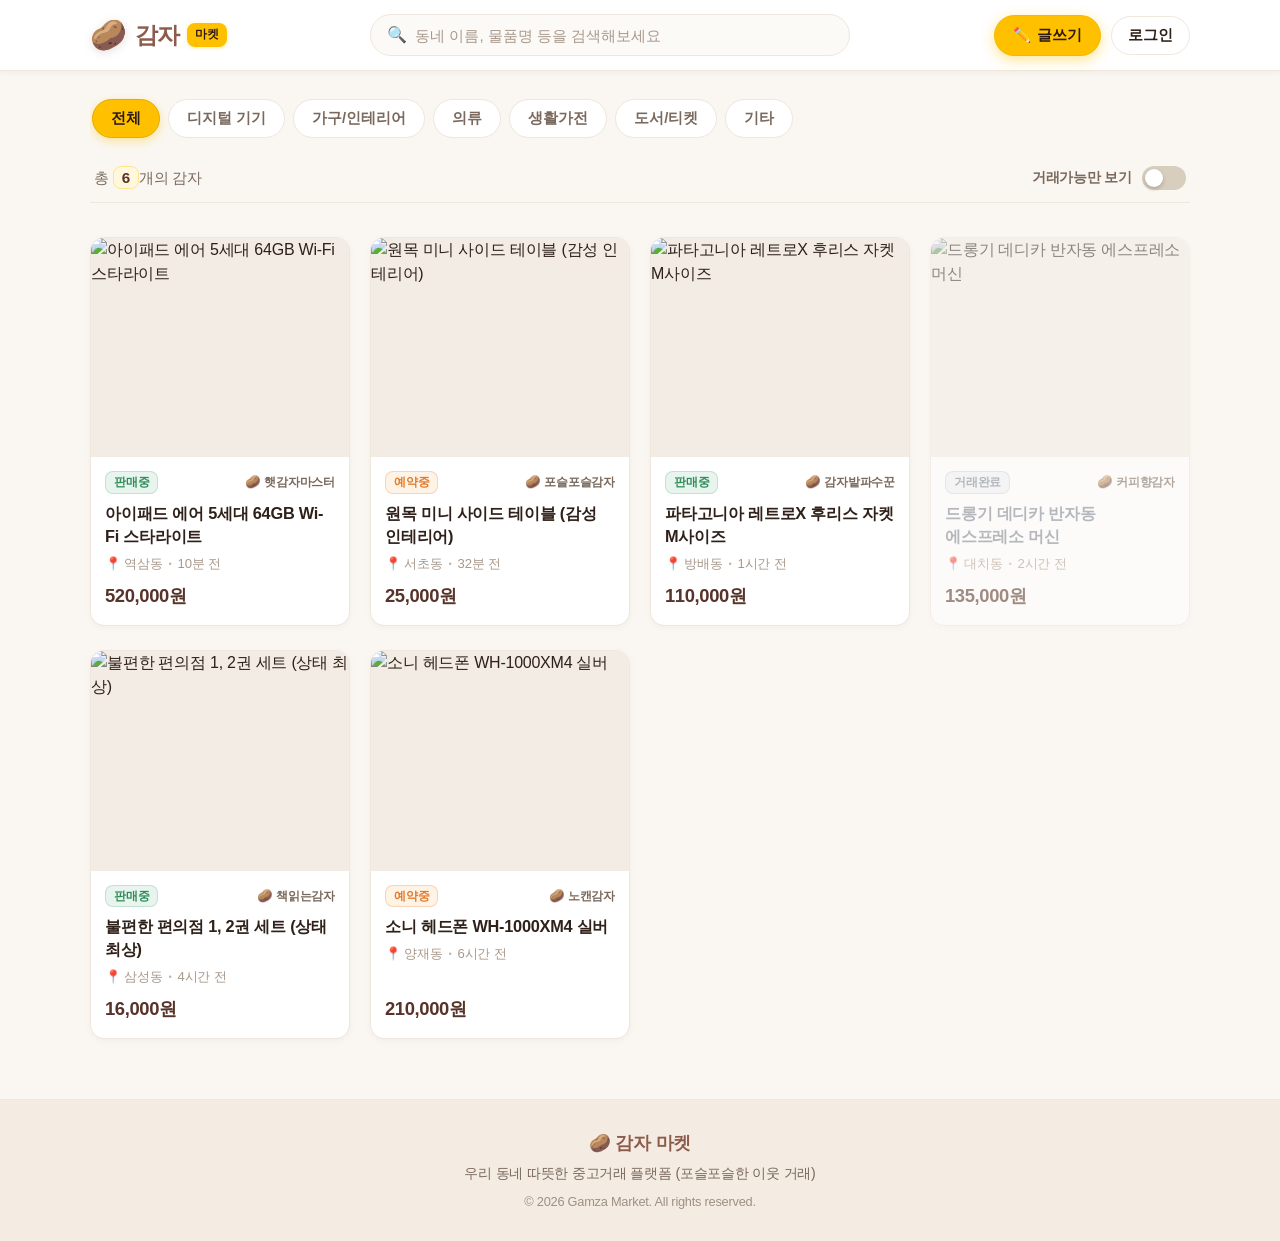
==== index.html @ 50f8b6d5 "feat: 감자 마켓(Gamza Market) 웹 서비스 초기 프로젝트 구성 및 연동" ====
<!DOCTYPE html>
<html lang="ko">
<head>
  <meta charset="UTF-8" />
  <meta name="viewport" content="width=device-width, initial-scale=1.0" />
  <title>감자 마켓 - 이웃과 함께 나누는 따뜻한 중고거래</title>
  <link rel="icon" href="data:image/svg+xml,<svg xmlns=%22http://www.w3.org/2000/svg%22 viewBox=%220 0 100 100%22><text y=%22.9em%22 font-size=%2290%22>🥔</text></svg>">
  <link rel="stylesheet" href="style.css" />
</head>
<body>

  <!-- ========================================================
       [화면 1] 1. 상단 GNB 헤더
       - 🥔 감자 로고
       - 검색창
       - [글쓰기], [로그인] 버튼
       ======================================================== -->
  <header class="gamza-header">
    <div class="gamza-container gamza-header-inner">
      <!-- 감자 로고 -->
      <a href="#" class="gamza-logo" id="logoBtn" aria-label="감자 마켓 홈으로 이동">
        <span class="gamza-logo-icon">🥔</span>
        <span class="gamza-logo-text">감자</span>
        <span class="gamza-logo-tag">마켓</span>
      </a>

      <!-- 통합 검색창 -->
      <div class="gamza-search-wrapper">
        <div class="gamza-search-box">
          <span class="gamza-search-icon" aria-hidden="true">🔍</span>
          <input 
            type="text" 
            id="searchInput" 
            class="gamza-search-input" 
            placeholder="동네 이름, 물품명 등을 검색해보세요" 
            autocomplete="off"
            aria-label="상품 및 동네 검색"
          />
          <button type="button" id="searchClearBtn" class="gamza-search-clear" aria-label="검색어 지우기">✕</button>
        </div>
      </div>

      <!-- 액션 버튼 ([글쓰기], [로그인] / [닉네임] & [로그아웃]) -->
      <div class="gamza-header-actions">
        <button type="button" class="gamza-btn-write" id="writeBtnHeader" aria-label="글쓰기">
          <span aria-hidden="true">✏️</span>
          <span class="btn-text">글쓰기</span>
        </button>
        <!-- 로그인 전 [로그인] 버튼 -->
        <button type="button" class="gamza-btn-login" id="loginBtnHeader">
          로그인
        </button>
        <!-- 로그인 후 [닉네임]과 [로그아웃] 버튼 (초기 숨김) -->
        <div class="gamza-user-menu" id="userMenuHeader" style="display: none;">
          <div class="gamza-user-badge" id="userNicknameHeader" title="로그인된 사용자">
            <span class="gamza-user-badge-icon">🥔</span>
            <span class="gamza-user-name" id="userNicknameText">닉네임</span>
          </div>
          <button type="button" class="gamza-btn-logout" id="logoutBtnHeader" aria-label="로그아웃">
            로그아웃
          </button>
        </div>
      </div>
    </div>
  </header>

  <!-- ========================================================
       [화면 1] 2. 필터 영역 & 상품 그리드
       ======================================================== -->
  <main class="gamza-container">
    <section class="gamza-filter-section" aria-label="상품 카테고리 및 필터">
      <!-- 카테고리 버튼: 전체, 디지털 기기, 가구/인테리어, 의류, 생활가전, 도서/티켓, 기타 -->
      <div class="gamza-category-scroll" role="tablist">
        <button type="button" class="gamza-cat-chip is-active" data-category="전체" role="tab">전체</button>
        <button type="button" class="gamza-cat-chip" data-category="디지털 기기" role="tab">디지털 기기</button>
        <button type="button" class="gamza-cat-chip" data-category="가구/인테리어" role="tab">가구/인테리어</button>
        <button type="button" class="gamza-cat-chip" data-category="의류" role="tab">의류</button>
        <button type="button" class="gamza-cat-chip" data-category="생활가전" role="tab">생활가전</button>
        <button type="button" class="gamza-cat-chip" data-category="도서/티켓" role="tab">도서/티켓</button>
        <button type="button" class="gamza-cat-chip" data-category="기타" role="tab">기타</button>
      </div>

      <!-- 서브 필터 바 (상품 개수, '거래가능만 보기' 스위치 토글) -->
      <div class="gamza-subfilter-bar">
        <div class="gamza-count-display" id="productCount">
          총 <strong>6</strong>개의 감자
        </div>

        <!-- '거래가능만 보기' 켜고 끄는 버튼 -->
        <label class="gamza-toggle-container" for="availableToggle">
          <span>거래가능만 보기</span>
          <div class="gamza-switch">
            <input type="checkbox" id="availableToggle" />
            <span class="gamza-slider"></span>
          </div>
        </label>
      </div>
    </section>

    <!-- 상품 카드 6개 그리드 -->
    <section class="gamza-grid-section" aria-label="중고거래 상품 목록">
      <div class="gamza-products-grid" id="productGrid">
        <!-- app.js에 의해 동적으로 렌더링됩니다 -->
      </div>
    </section>
  </main>

  <!-- ========================================================
       [화면 2] 상세 팝업 (모달)
       - 카드를 누르면 뜨는 팝업, 닫기 버튼으로 닫힘
       - 위쪽 절반을 상품 이미지가 채움
       - 그 아래 순서:
         1. 판매 상태
         2. 카테고리
         3. 상품명
         4. 판매 위치
         5. 업로드 시간
         6. 가격
         7. 상품 설명
       - 판매자 정보 (닉네임, 프로필 이미지, 판매 지역)
       - 맨 아래: [관심추가], [채팅 시작하기] 버튼 (자리만)
       ======================================================== -->
  <div id="detailModal" class="gamza-modal-overlay" role="dialog" aria-modal="true" aria-labelledby="detailTitle">
    <div class="gamza-detail-dialog">
      <!-- 닫기 버튼 -->
      <button type="button" class="gamza-modal-close-btn" id="detailCloseBtn" aria-label="상세보기 닫기">✕</button>

      <!-- 스크롤 가능 본문 -->
      <div class="gamza-modal-scroll">
        <!-- 위쪽 절반 상품 이미지 채우기 -->
        <div class="gamza-detail-hero">
          <img id="detailImage" src="" alt="상품 상세 이미지" />
        </div>

        <div class="gamza-detail-body">
          <!-- 1. 판매 상태 & 본인 글일 때 상태 변경 버튼 -->
          <div class="gamza-detail-status-row">
            <span id="detailBadge" class="gamza-badge status-selling">판매중</span>
            
            <!-- 작성자 전용 판매 상태 변경 버튼 그룹 -->
            <div class="gamza-owner-status-box" id="ownerStatusBox" style="display: none;">
              <span class="gamza-status-group-label">상태 변경:</span>
              <div class="gamza-status-btn-group" role="group" aria-label="판매 상태 변경">
                <button type="button" class="gamza-status-btn" data-status="판매중">🟢 판매중</button>
                <button type="button" class="gamza-status-btn" data-status="예약중">🟠 예약중</button>
                <button type="button" class="gamza-status-btn" data-status="거래완료">⚪ 거래완료</button>
              </div>
            </div>
          </div>

          <!-- 2. 카테고리 -->
          <div class="gamza-detail-category" id="detailCategory">카테고리</div>

          <!-- 3. 상품명 -->
          <h2 class="gamza-detail-title" id="detailTitle">상품명</h2>

          <!-- 4. 판매 위치 & 5. 업로드 시간 -->
          <div class="gamza-detail-loc-time">
            <span class="gamza-loc-tag">📍 <span id="detailLocation">동네</span></span>
            <span class="gamza-time-tag" id="detailTime">방금 전</span>
          </div>

          <!-- 6. 가격 -->
          <div class="gamza-detail-price" id="detailPrice">0원</div>

          <!-- 7. 상품 설명 -->
          <div class="gamza-detail-desc" id="detailDesc">상품 설명이 들어갑니다.</div>

          <!-- 판매자 정보 (닉네임, 프로필 이미지, 판매 지역) -->
          <div class="gamza-seller-box">
            <div class="gamza-seller-profile">
              <img id="sellerAvatar" class="gamza-seller-avatar" src="" alt="판매자 프로필" />
              <div class="gamza-seller-info">
                <span class="gamza-seller-name" id="sellerName">판매자</span>
                <span class="gamza-seller-region" id="sellerRegion">판매 지역</span>
              </div>
            </div>
            <div class="gamza-seller-manner">
              <span class="gamza-manner-score" id="sellerTemp">36.5℃</span>
              <div class="gamza-manner-label">🥔 매너온도</div>
            </div>
          </div>
        </div>
      </div>

      <!-- 맨 아래 액션 바 1: 일반 구매자용 [관심추가], [채팅 시작하기] 버튼 -->
      <div class="gamza-detail-actions" id="detailBuyerActions">
        <button type="button" class="gamza-btn-like" id="detailLikeBtn" aria-label="관심추가">
          <span>🤍</span>
          <span>관심추가</span>
        </button>
        <button type="button" class="gamza-btn-chat" id="detailChatBtn" aria-label="채팅 시작하기">
          <span>💬</span>
          <span>채팅 시작하기</span>
        </button>
      </div>

      <!-- 맨 아래 액션 바 2: 작성자 전용 [수정], [삭제] 버튼 -->
      <div class="gamza-detail-actions gamza-detail-owner-actions" id="detailOwnerActions" style="display: none;">
        <button type="button" class="gamza-btn-edit" id="detailEditBtn" aria-label="게시글 수정">
          <span>✏️</span>
          <span>수정하기</span>
        </button>
        <button type="button" class="gamza-btn-delete" id="detailDeleteBtn" aria-label="게시글 삭제">
          <span>🗑️</span>
          <span>삭제하기</span>
        </button>
      </div>
    </div>
  </div>

  <!-- ========================================================
       [화면 3] 글쓰기 팝업 (모달)
       - 입력칸: 상품 이미지, 상품명, 카테고리, 가격, 자세한 설명, 거래 동네, 판매상태
       - 판매상태: 판매중 / 예약중 / 거래완료 선택
       - 맨 아래 [작성완료] 버튼
       ======================================================== -->
  <div id="writeModal" class="gamza-modal-overlay" role="dialog" aria-modal="true" aria-labelledby="writeModalHeading">
    <div class="gamza-write-dialog">
      <!-- 헤더 -->
      <div class="gamza-write-header">
        <h2 class="gamza-write-title" id="writeModalHeading">
          <span>🥔</span>
          <span>내 물건 팔기</span>
        </h2>
        <button type="button" class="gamza-modal-close-btn" id="writeCloseBtn" style="position: static;" aria-label="글쓰기 닫기">✕</button>
      </div>

      <!-- 글쓰기 폼 -->
      <div class="gamza-modal-scroll">
        <form id="writeForm" class="gamza-form">
          
          <!-- 1. 상품 이미지 입력 -->
          <div class="gamza-field">
            <label class="gamza-label">상품 이미지</label>
            <div class="gamza-image-inputs">
              <div class="gamza-preview-container">
                <div class="gamza-thumb-preview">
                  <img id="writeImagePreview" src="data:image/svg+xml;utf8,<svg xmlns='http://www.w3.org/2000/svg' width='100' height='100' viewBox='0 0 100 100'><rect width='100%' height='100%' fill='%23F4EBE2'/><text x='50' y='55' font-size='32' text-anchor='middle'>🥔</text></svg>" alt="미리보기" />
                </div>
                <div style="flex: 1; display: flex; flex-direction: column; gap: 8px;">
                  <input type="text" id="writeImageUrl" class="gamza-input" placeholder="이미지 URL 직접 입력 (https://...)" />
                  <input type="file" id="writeImageFile" class="gamza-input" accept="image/*" style="font-size: 0.85rem; padding: 8px;" />
                </div>
              </div>
              <!-- 빠른 샘플 이미지 선택 -->
              <div class="gamza-image-quick-buttons">
                <button type="button" class="gamza-quick-img-btn" data-url="https://images.unsplash.com/photo-1544244015-0df4b3ffc6b0?w=800&auto=format&fit=crop&q=80">📱 태블릿 예시</button>
                <button type="button" class="gamza-quick-img-btn" data-url="https://images.unsplash.com/photo-1532372320572-cda25653a26d?w=800&auto=format&fit=crop&q=80">🪑 가구 예시</button>
                <button type="button" class="gamza-quick-img-btn" data-url="https://images.unsplash.com/photo-1578587018452-892bacefd3f2?w=800&auto=format&fit=crop&q=80">🧥 의류 예시</button>
                <button type="button" class="gamza-quick-img-btn" data-url="https://images.unsplash.com/photo-1517668808822-9ebb02ae2a0e?w=800&auto=format&fit=crop&q=80">☕ 가전 예시</button>
              </div>
            </div>
          </div>

          <!-- 2. 상품명 -->
          <div class="gamza-field">
            <label class="gamza-label" for="writeTitle">상품명 <span class="required">*</span></label>
            <input type="text" id="writeTitle" class="gamza-input" placeholder="상품명을 입력해주세요" required />
          </div>

          <!-- 3. 카테고리 -->
          <div class="gamza-field">
            <label class="gamza-label" for="writeCategory">카테고리 <span class="required">*</span></label>
            <select id="writeCategory" class="gamza-select" required>
              <option value="" disabled selected>카테고리를 선택해주세요</option>
              <option value="디지털 기기">디지털 기기</option>
              <option value="가구/인테리어">가구/인테리어</option>
              <option value="의류">의류</option>
              <option value="생활가전">생활가전</option>
              <option value="도서/티켓">도서/티켓</option>
              <option value="기타">기타</option>
            </select>
          </div>

          <!-- 4. 가격 -->
          <div class="gamza-field">
            <label class="gamza-label" for="writePrice">가격 (원) <span class="required">*</span></label>
            <input type="number" id="writePrice" class="gamza-input" placeholder="가격을 입력해주세요 (0원 입력 시 무료나눔)" min="0" required />
          </div>

          <!-- 5. 거래 동네 -->
          <div class="gamza-field">
            <label class="gamza-label" for="writeLocation">거래 동네 <span class="required">*</span></label>
            <input type="text" id="writeLocation" class="gamza-input" placeholder="거래 희망 동네 (예: 역삼동, 서초동)" required />
          </div>

          <!-- 6. 판매상태 (판매중 / 예약중 / 거래완료) -->
          <div class="gamza-field">
            <label class="gamza-label">판매 상태 <span class="required">*</span></label>
            <div class="gamza-status-group">
              <label class="gamza-status-radio-label selected-selling">
                <input type="radio" name="writeStatus" value="판매중" checked />
                <span>🟢 판매중</span>
              </label>
              <label class="gamza-status-radio-label">
                <input type="radio" name="writeStatus" value="예약중" />
                <span>🟠 예약중</span>
              </label>
              <label class="gamza-status-radio-label">
                <input type="radio" name="writeStatus" value="거래완료" />
                <span>⚪ 거래완료</span>
              </label>
            </div>
          </div>

          <!-- 7. 자세한 설명 -->
          <div class="gamza-field">
            <label class="gamza-label" for="writeDescription">자세한 설명</label>
            <textarea id="writeDescription" class="gamza-textarea" maxlength="500" placeholder="구매 시기, 사용감, 하자 여부 등 상품 상태를 솔직하게 작성해주세요. (최대 500자)"></textarea>
            <div id="writeCharCounter" style="text-align: right; font-size: 0.8rem; color: #8C7A6B; margin-top: 4px;">0 / 500자</div>
          </div>

        </form>
      </div>

      <!-- 하단 [작성완료] 버튼 -->
      <div class="gamza-write-footer">
        <button type="button" class="gamza-btn-cancel" id="writeCancelBtn">취소</button>
        <button type="submit" form="writeForm" class="gamza-btn-submit" id="writeSubmitBtn">
          🥔 작성완료
        </button>
      </div>
    </div>
  </div>

  <!-- ========================================================
       [로그인 & 회원가입 팝업 (모달)]
       - 이메일, 비밀번호로 회원가입 및 로그인
       - 회원가입 시 닉네임 필수 입력
       - 수파베이스 Auth 연동
       ======================================================== -->
  <div id="authModal" class="gamza-modal-overlay" role="dialog" aria-modal="true" aria-labelledby="authModalHeading">
    <div class="gamza-auth-dialog">
      <!-- 닫기 버튼 -->
      <button type="button" class="gamza-modal-close-btn" id="authCloseBtn" aria-label="로그인 창 닫기">✕</button>

      <!-- 모달 상단 헤더 & 모드 전환 탭 -->
      <div class="gamza-auth-header">
        <div class="gamza-auth-brand">
          <span class="gamza-auth-icon">🥔</span>
          <h2 class="gamza-auth-title" id="authModalHeading">감자 마켓 로그인</h2>
          <p class="gamza-auth-desc" id="authModalDesc">우리 동네 이웃과 따뜻한 중고거래를 시작해보세요!</p>
        </div>
        
        <div class="gamza-auth-tabs" role="tablist">
          <button type="button" class="gamza-auth-tab is-active" id="tabLoginBtn" role="tab" aria-selected="true">로그인</button>
          <button type="button" class="gamza-auth-tab" id="tabSignupBtn" role="tab" aria-selected="false">회원가입</button>
        </div>
      </div>

      <!-- 인증 폼 -->
      <form id="authForm" class="gamza-auth-form" novalidate>
        <!-- 닉네임 (회원가입 모드일 때만 표시) -->
        <div class="gamza-field" id="authNicknameField" style="display: none;">
          <label class="gamza-label" for="authNickname">
            감자 닉네임 <span class="required">*</span>
          </label>
          <input 
            type="text" 
            id="authNickname" 
            class="gamza-input" 
            placeholder="동네에서 불릴 닉네임을 입력해주세요 (2~12자)" 
            maxlength="12"
            autocomplete="nickname"
          />
          <span class="gamza-field-help">다른 사용자에게 보여질 닉네임입니다.</span>
        </div>

        <!-- 이메일 -->
        <div class="gamza-field">
          <label class="gamza-label" for="authEmail">
            이메일 <span class="required">*</span>
          </label>
          <input 
            type="email" 
            id="authEmail" 
            class="gamza-input" 
            placeholder="example@gamza.com" 
            required 
            autocomplete="email"
          />
        </div>

        <!-- 비밀번호 -->
        <div class="gamza-field">
          <label class="gamza-label" for="authPassword">
            비밀번호 <span class="required">*</span>
          </label>
          <input 
            type="password" 
            id="authPassword" 
            class="gamza-input" 
            placeholder="비밀번호 (6자 이상)" 
            minlength="6" 
            required 
            autocomplete="current-password"
          />
        </div>

        <!-- 에러/알림 메시지 -->
        <div id="authErrorMsg" class="gamza-auth-error" style="display: none;"></div>

        <!-- 제출 버튼 -->
        <button type="submit" class="gamza-btn-auth-submit" id="authSubmitBtn">
          🥔 로그인
        </button>

        <!-- 하단 모드 전환 링크 -->
        <div class="gamza-auth-footer-toggle">
          <span id="authToggleText">아직 감자 마켓 계정이 없으신가요?</span>
          <button type="button" id="authToggleLink" class="gamza-auth-link">회원가입하기</button>
        </div>
      </form>
    </div>
  </div>

  <!-- 푸터 -->
  <footer class="gamza-footer">
    <div class="gamza-container">
      <div class="gamza-footer-logo">🥔 감자 마켓</div>
      <p>우리 동네 따뜻한 중고거래 플랫폼 (포슬포슬한 이웃 거래)</p>
      <p style="margin-top: 8px; font-size: 0.8rem; opacity: 0.7;">© 2026 Gamza Market. All rights reserved.</p>
    </div>
  </footer>

  <!-- 알림 토스트 컨테이너 -->
  <div id="gamzaToastContainer" class="gamza-toast-container"></div>

  <!-- Supabase JS Client SDK -->
  <script src="https://cdn.jsdelivr.net/npm/@supabase/supabase-js@2"></script>
  <!-- 통합 스크립트 로드 -->
  <script src="app.js"></script>
</body>
</html>
---- style.css ----
/* ========================================================
   감자 마켓 (Gamza Market) - 통합 스타일시트 (style.css)
   - 감자 테마 브라운/크림 웜톤
   - 모바일 최적화 반응형 레이아웃
   - 일관된 타이포그래피, 버튼, 카드, 모달 디자인
   ======================================================== */

:root {
  /* 메인 감자 컬러 팔레트 */
  --gamza-brown: #8D5B4C;
  --gamza-brown-hover: #734537;
  --gamza-brown-dark: #583329;
  --gamza-brown-light: #F4EBE2;
  --gamza-gold: #E29D43;
  --gamza-gold-light: #FBEED9;
  
  /* 시선 집중 포인트 컬러 (눈에 띄는 밝은 노란색) */
  --point-yellow: #FFC000;
  --point-yellow-hover: #EBB000;
  --point-yellow-light: #FFF8DC;
  --point-yellow-text: #2D1A10;
  --point-yellow-shadow: 0 4px 14px rgba(255, 192, 0, 0.42);
  
  /* 배경 & 서페이스 */
  --bg-main: #FAF7F2;
  --bg-card: #FFFFFF;
  --bg-muted: #F2ECE4;
  --bg-input: #FCFAF7;
  
  /* 텍스트 컬러 */
  --text-main: #2F2119;
  --text-sub: #7A695C;
  --text-muted: #A8988B;
  --text-inverse: #FFFFFF;
  
  /* 테두리 & 디바이더 */
  --border-light: #EFE6DC;
  --border-focus: #8D5B4C;
  
  /* 판매 상태 배지 컬러 */
  --status-selling: #2E8B57;
  --status-selling-bg: #E8F5EE;
  --status-reserved: #E07A2A;
  --status-reserved-bg: #FFF3E6;
  --status-completed: #7C8692;
  --status-completed-bg: #EFF2F5;

  /* 그림자 & 라운딩 */
  --radius-sm: 8px;
  --radius-md: 14px;
  --radius-lg: 20px;
  --radius-full: 9999px;
  --shadow-sm: 0 2px 6px rgba(90, 50, 30, 0.05);
  --shadow-md: 0 6px 16px rgba(90, 50, 30, 0.08);
  --shadow-lg: 0 16px 36px rgba(70, 35, 20, 0.14);
  --shadow-modal: 0 24px 60px rgba(45, 22, 10, 0.22);
  
  --transition: all 0.2s cubic-bezier(0.4, 0, 0.2, 1);
}

/* 리셋 & 기본 설정 */
* {
  box-sizing: border-box;
  margin: 0;
  padding: 0;
  -webkit-tap-highlight-color: transparent;
}

body {
  font-family: -apple-system, BlinkMacSystemFont, "Pretendard", "Apple SD Gothic Neo", "Malgun Gothic", sans-serif;
  background-color: var(--bg-main);
  color: var(--text-main);
  line-height: 1.5;
  letter-spacing: -0.015em;
  min-height: 100vh;
  display: flex;
  flex-direction: column;
}

body.modal-open {
  overflow: hidden;
}

a {
  color: inherit;
  text-decoration: none;
}

button {
  font-family: inherit;
  border: none;
  background: none;
  cursor: pointer;
  outline: none;
}

input, select, textarea {
  font-family: inherit;
  font-size: 0.95rem;
  color: var(--text-main);
}

/* 컨테이너 */
.gamza-container {
  width: 100%;
  max-width: 1140px;
  margin: 0 auto;
  padding: 0 20px;
}

/* ========================================================
   [화면 1] 1. 헤더 (GNB)
   ======================================================== */
.gamza-header {
  position: sticky;
  top: 0;
  z-index: 100;
  background-color: rgba(255, 255, 255, 0.94);
  backdrop-filter: blur(10px);
  -webkit-backdrop-filter: blur(10px);
  border-bottom: 1px solid var(--border-light);
  box-shadow: var(--shadow-sm);
}

.gamza-header-inner {
  display: flex;
  align-items: center;
  justify-content: space-between;
  gap: 16px;
  height: 70px;
}

/* 로고 */
.gamza-logo {
  display: flex;
  align-items: center;
  gap: 8px;
  cursor: pointer;
  user-select: none;
  flex-shrink: 0;
}

.gamza-logo-icon {
  font-size: 1.85rem;
  filter: drop-shadow(0 2px 4px rgba(141, 91, 76, 0.2));
  transition: var(--transition);
}

.gamza-logo:hover .gamza-logo-icon {
  transform: rotate(-10deg) scale(1.1);
}

.gamza-logo-text {
  font-size: 1.45rem;
  font-weight: 800;
  color: var(--gamza-brown);
  letter-spacing: -0.03em;
}

.gamza-logo-tag {
  background-color: var(--point-yellow);
  color: var(--point-yellow-text);
  font-size: 0.72rem;
  font-weight: 800;
  padding: 3px 8px;
  border-radius: var(--radius-sm);
  box-shadow: 0 1px 4px rgba(255, 192, 0, 0.3);
}

/* 검색창 */
.gamza-search-wrapper {
  flex: 1;
  max-width: 480px;
  margin: 0 10px;
}

.gamza-search-box {
  display: flex;
  align-items: center;
  background-color: var(--bg-input);
  border: 1.5px solid var(--border-light);
  border-radius: var(--radius-full);
  padding: 8px 16px;
  transition: var(--transition);
}

.gamza-search-box:focus-within {
  border-color: #E5AC00;
  background-color: #FFFFFF;
  box-shadow: 0 0 0 3px rgba(255, 192, 0, 0.25);
}

.gamza-search-icon {
  font-size: 1rem;
  color: var(--text-muted);
  margin-right: 8px;
}

.gamza-search-input {
  flex: 1;
  border: none;
  background: transparent;
  outline: none;
  font-size: 0.95rem;
}

.gamza-search-input::placeholder {
  color: var(--text-muted);
}

.gamza-search-clear {
  display: none;
  color: var(--text-muted);
  font-size: 0.85rem;
  width: 20px;
  height: 20px;
  border-radius: 50%;
  background: #E8E2D9;
  line-height: 20px;
  text-align: center;
}

.gamza-search-clear:hover {
  background: #D9D0C3;
  color: var(--text-main);
}

/* 헤더 액션 버튼 */
.gamza-header-actions {
  display: flex;
  align-items: center;
  gap: 10px;
  flex-shrink: 0;
}

.gamza-btn-write {
  display: flex;
  align-items: center;
  gap: 6px;
  background-color: var(--point-yellow);
  color: var(--point-yellow-text);
  padding: 10px 18px;
  border-radius: var(--radius-full);
  font-weight: 800;
  font-size: 0.92rem;
  box-shadow: var(--point-yellow-shadow);
  border: 1px solid rgba(229, 172, 0, 0.35);
  transition: var(--transition);
}

.gamza-btn-write:hover {
  background-color: var(--point-yellow-hover);
  transform: translateY(-1.5px);
  box-shadow: 0 6px 18px rgba(255, 192, 0, 0.55);
}

.gamza-btn-write:active {
  transform: translateY(0);
}

.gamza-btn-login {
  padding: 9px 16px;
  border: 1.5px solid var(--border-light);
  border-radius: var(--radius-full);
  color: var(--text-main);
  font-weight: 600;
  font-size: 0.92rem;
  background-color: #FFFFFF;
  transition: var(--transition);
}

.gamza-btn-login:hover {
  border-color: var(--gamza-brown);
  color: var(--gamza-brown);
  background-color: var(--gamza-brown-light);
}

/* 로그인 후 사용자 메뉴 */
.gamza-user-menu {
  display: flex;
  align-items: center;
  gap: 10px;
}

.gamza-user-badge {
  display: inline-flex;
  align-items: center;
  gap: 6px;
  padding: 6px 14px;
  background-color: var(--gamza-brown-light);
  border: 1.5px solid #E2D1C1;
  border-radius: var(--radius-full);
  font-size: 0.88rem;
  font-weight: 700;
  color: var(--gamza-brown-dark);
  box-shadow: var(--shadow-sm);
  max-width: 170px;
}

.gamza-user-badge-icon {
  font-size: 1.1rem;
}

.gamza-user-name {
  overflow: hidden;
  text-overflow: ellipsis;
  white-space: nowrap;
}

.gamza-btn-logout {
  padding: 8px 14px;
  border: 1.5px solid var(--border-light);
  border-radius: var(--radius-full);
  color: var(--text-sub);
  font-weight: 600;
  font-size: 0.85rem;
  background-color: #FFFFFF;
  transition: var(--transition);
}

.gamza-btn-logout:hover {
  border-color: #E63946;
  color: #E63946;
  background-color: #FFF5F5;
}

/* ========================================================
   [화면 1] 2. 필터 섹션 (카테고리 + 거래가능만 보기 토글)
   ======================================================== */
.gamza-filter-section {
  padding: 24px 0 16px;
}

/* 카테고리 스크롤 칩 */
.gamza-category-scroll {
  display: flex;
  align-items: center;
  gap: 8px;
  overflow-x: auto;
  padding: 4px 2px 12px;
  scrollbar-width: none;
  -ms-overflow-style: none;
}

.gamza-category-scroll::-webkit-scrollbar {
  display: none;
}

.gamza-cat-chip {
  padding: 9px 18px;
  background-color: var(--bg-card);
  border: 1.5px solid var(--border-light);
  border-radius: var(--radius-full);
  color: var(--text-sub);
  font-size: 0.92rem;
  font-weight: 600;
  white-space: nowrap;
  transition: var(--transition);
  user-select: none;
}

.gamza-cat-chip:hover {
  background-color: var(--bg-muted);
  color: var(--text-main);
  border-color: #DDD2C4;
}

.gamza-cat-chip.is-active {
  background-color: var(--point-yellow);
  color: var(--point-yellow-text);
  border-color: #E5AC00;
  font-weight: 800;
  box-shadow: 0 3px 10px rgba(255, 192, 0, 0.38);
}

/* 서브 필터 바 (카운트 & 거래가능만 보기 토글) */
.gamza-subfilter-bar {
  display: flex;
  align-items: center;
  justify-content: space-between;
  padding: 12px 4px;
  border-bottom: 1px solid var(--border-light);
  margin-top: 4px;
}

.gamza-count-display {
  font-size: 0.95rem;
  color: var(--text-sub);
  font-weight: 500;
}

.gamza-count-display strong {
  color: var(--gamza-brown-dark);
  font-weight: 800;
  background-color: var(--point-yellow-light);
  padding: 2px 8px;
  border-radius: var(--radius-sm);
  border: 1px solid rgba(255, 192, 0, 0.35);
}

/* 거래가능만 보기 토글 스위치 */
.gamza-toggle-container {
  display: inline-flex;
  align-items: center;
  gap: 10px;
  cursor: pointer;
  user-select: none;
  font-size: 0.9rem;
  font-weight: 600;
  color: var(--text-sub);
  transition: var(--transition);
}

.gamza-toggle-container:hover {
  color: var(--text-main);
}

.gamza-switch {
  position: relative;
  display: inline-block;
  width: 44px;
  height: 24px;
}

.gamza-switch input {
  opacity: 0;
  width: 0;
  height: 0;
}

.gamza-slider {
  position: absolute;
  top: 0; left: 0; right: 0; bottom: 0;
  background-color: #D8CEBE;
  border-radius: var(--radius-full);
  transition: var(--transition);
}

.gamza-slider:before {
  position: absolute;
  content: "";
  height: 18px;
  width: 18px;
  left: 3px;
  bottom: 3px;
  background-color: #FFFFFF;
  border-radius: 50%;
  transition: var(--transition);
  box-shadow: 0 2px 4px rgba(0, 0, 0, 0.2);
}

.gamza-switch input:checked + .gamza-slider {
  background-color: var(--point-yellow);
  box-shadow: 0 2px 8px rgba(255, 192, 0, 0.45);
}

.gamza-switch input:checked + .gamza-slider:before {
  transform: translateX(20px);
}

/* ========================================================
   [화면 1] 3. 상품 카드 그리드 & 카드 디자인
   ======================================================== */
.gamza-grid-section {
  padding: 18px 0 60px;
  flex: 1;
}

.gamza-products-grid {
  display: grid;
  grid-template-columns: repeat(4, 1fr);
  gap: 24px 20px;
}

/* 상품 카드 */
.gamza-card {
  background: var(--bg-card);
  border-radius: var(--radius-md);
  border: 1px solid var(--border-light);
  overflow: hidden;
  box-shadow: var(--shadow-sm);
  display: flex;
  flex-direction: column;
  cursor: pointer;
  transition: var(--transition);
  position: relative;
}

.gamza-card:hover {
  transform: translateY(-5px);
  box-shadow: 0 8px 20px rgba(90, 50, 30, 0.12), 0 2px 6px rgba(255, 192, 0, 0.15);
  border-color: #F0C434;
}

/* 카드 이미지 컨테이너 */
.gamza-card-thumb {
  position: relative;
  width: 100%;
  padding-top: 85%; /* 일관된 종횡비 */
  background-color: var(--bg-muted);
  overflow: hidden;
}

.gamza-card-thumb img {
  position: absolute;
  top: 0;
  left: 0;
  width: 100%;
  height: 100%;
  object-fit: cover;
  transition: transform 0.35s ease;
}

.gamza-card:hover .gamza-card-thumb img {
  transform: scale(1.05);
}

/* 카드 본문 */
.gamza-card-body {
  padding: 14px 14px 16px;
  display: flex;
  flex-direction: column;
  flex: 1;
}

/* 카드 상단 배지 & 판매자 행 */
.gamza-card-header-row {
  display: flex;
  align-items: center;
  justify-content: space-between;
  gap: 8px;
  margin-bottom: 8px;
}

.gamza-card-seller-tag {
  font-size: 0.78rem;
  font-weight: 600;
  color: var(--text-sub);
  display: inline-flex;
  align-items: center;
  gap: 3px;
  overflow: hidden;
  text-overflow: ellipsis;
  white-space: nowrap;
  max-width: 120px;
}

/* 판매 상태 배지 */
.gamza-badge {
  display: inline-flex;
  align-items: center;
  justify-content: center;
  font-size: 0.72rem;
  font-weight: 700;
  padding: 3px 8px;
  border-radius: var(--radius-sm);
  line-height: 1.3;
  width: fit-content;
}

.gamza-badge.status-selling {
  color: var(--status-selling);
  background-color: var(--status-selling-bg);
  border: 1px solid rgba(46, 139, 87, 0.2);
}

.gamza-badge.status-reserved {
  color: var(--status-reserved);
  background-color: var(--status-reserved-bg);
  border: 1px solid rgba(224, 122, 42, 0.25);
}

.gamza-badge.status-completed {
  color: var(--status-completed);
  background-color: var(--status-completed-bg);
  border: 1px solid rgba(124, 134, 146, 0.25);
}

/* 거래완료 카드 시각적 처리 (살짝 흐리게 표시) */
.gamza-card.is-completed {
  opacity: 0.55;
  transition: opacity 0.2s ease, transform 0.2s ease;
}

.gamza-card.is-completed:hover {
  opacity: 0.85;
}

.gamza-card.is-completed .gamza-card-thumb img {
  filter: grayscale(40%) contrast(90%);
}

.gamza-card.is-completed .gamza-card-title {
  color: #7C8692;
}

/* 상품명 */
.gamza-card-title {
  font-size: 1.02rem;
  font-weight: 600;
  color: var(--text-main);
  line-height: 1.4;
  margin-bottom: 6px;
  display: -webkit-box;
  -webkit-line-clamp: 2;
  -webkit-box-orient: vertical;
  overflow: hidden;
  word-break: keep-all;
}

/* 메타 정보 (위치 & 시간) */
.gamza-card-meta {
  font-size: 0.82rem;
  color: var(--text-muted);
  display: flex;
  align-items: center;
  gap: 6px;
  margin-bottom: 8px;
}

.gamza-card-meta-dot {
  font-size: 0.6rem;
  opacity: 0.7;
}

/* 가격 */
.gamza-card-price {
  font-size: 1.15rem;
  font-weight: 800;
  color: var(--gamza-brown-dark);
  margin-top: auto;
  letter-spacing: -0.02em;
}

/* 빈 목록 상태 */
.gamza-empty-state {
  grid-column: 1 / -1;
  text-align: center;
  padding: 80px 20px;
  background-color: var(--bg-card);
  border-radius: var(--radius-lg);
  border: 1.5px dashed var(--border-light);
}

.gamza-empty-icon {
  font-size: 3.5rem;
  margin-bottom: 14px;
}

.gamza-empty-title {
  font-size: 1.25rem;
  font-weight: 700;
  color: var(--gamza-brown-dark);
  margin-bottom: 8px;
}

.gamza-empty-desc {
  font-size: 0.95rem;
  color: var(--text-muted);
}

/* ========================================================
   [화면 2] 상세 팝업 (모달)
   ======================================================== */
.gamza-modal-overlay {
  position: fixed;
  top: 0;
  left: 0;
  width: 100%;
  height: 100%;
  background: rgba(30, 15, 8, 0.55);
  backdrop-filter: blur(5px);
  -webkit-backdrop-filter: blur(5px);
  z-index: 1000;
  display: flex;
  align-items: center;
  justify-content: center;
  padding: 20px;
  opacity: 0;
  visibility: hidden;
  transition: opacity 0.25s ease, visibility 0.25s ease;
}

.gamza-modal-overlay.is-active {
  opacity: 1;
  visibility: visible;
}

.gamza-detail-dialog {
  background: var(--bg-card);
  width: 100%;
  max-width: 580px;
  max-height: 90vh;
  border-radius: var(--radius-lg);
  box-shadow: var(--shadow-modal);
  overflow: hidden;
  display: flex;
  flex-direction: column;
  position: relative;
  transform: scale(0.94) translateY(15px);
  transition: transform 0.25s cubic-bezier(0.16, 1, 0.3, 1);
}

.gamza-modal-overlay.is-active .gamza-detail-dialog {
  transform: scale(1) translateY(0);
}

/* 모달 닫기 버튼 */
.gamza-modal-close-btn {
  position: absolute;
  top: 16px;
  right: 16px;
  width: 36px;
  height: 36px;
  border-radius: 50%;
  background: rgba(255, 255, 255, 0.88);
  backdrop-filter: blur(4px);
  display: flex;
  align-items: center;
  justify-content: center;
  font-size: 1.1rem;
  color: var(--text-main);
  z-index: 10;
  box-shadow: var(--shadow-sm);
  transition: var(--transition);
}

.gamza-modal-close-btn:hover {
  background: #FFFFFF;
  transform: rotate(90deg);
}

/* 모달 스크롤 바디 */
.gamza-modal-scroll {
  overflow-y: auto;
  flex: 1;
  -webkit-overflow-scrolling: touch;
}

/* 위쪽 절반 상품 이미지 (요구사항: 위쪽 절반을 상품 이미지가 채움) */
.gamza-detail-hero {
  position: relative;
  width: 100%;
  height: 340px;
  background-color: var(--bg-muted);
}

.gamza-detail-hero img {
  width: 100%;
  height: 100%;
  object-fit: cover;
}

/* 상세 컨텐츠 본문 */
.gamza-detail-body {
  padding: 24px 24px 30px;
  display: flex;
  flex-direction: column;
}

/* 요구사항 순서:
   판매 상태, 카테고리, 상품명, 판매 위치, 업로드 시간, 가격, 상품 설명 순으로 보여줘.
*/
.gamza-detail-status-row {
  display: flex;
  align-items: center;
  justify-content: space-between;
  margin-bottom: 8px;
  gap: 12px;
  flex-wrap: wrap;
}

/* 작성자 전용 판매 상태 변경 버튼 그룹 */
.gamza-owner-status-box {
  display: flex;
  align-items: center;
  gap: 8px;
  background: #FDF9F3;
  padding: 4px 8px;
  border-radius: var(--radius-sm);
  border: 1px solid var(--border-light);
}

.gamza-status-group-label {
  font-size: 0.78rem;
  font-weight: 700;
  color: var(--text-muted);
}

.gamza-status-btn-group {
  display: inline-flex;
  gap: 4px;
}

.gamza-status-btn {
  border: 1px solid transparent;
  background: transparent;
  padding: 4px 8px;
  font-size: 0.76rem;
  font-weight: 600;
  border-radius: 6px;
  cursor: pointer;
  transition: all 0.2s ease;
  color: var(--text-muted);
}

.gamza-status-btn:hover {
  background: rgba(141, 91, 76, 0.08);
  color: var(--text-main);
}

.gamza-status-btn.is-active[data-status="판매중"] {
  background: var(--status-selling-bg);
  color: var(--status-selling);
  border-color: rgba(46, 139, 87, 0.3);
  box-shadow: 0 1px 3px rgba(0, 0, 0, 0.05);
  font-weight: 700;
}

.gamza-status-btn.is-active[data-status="예약중"] {
  background: var(--status-reserved-bg);
  color: var(--status-reserved);
  border-color: rgba(224, 122, 42, 0.3);
  box-shadow: 0 1px 3px rgba(0, 0, 0, 0.05);
  font-weight: 700;
}

.gamza-status-btn.is-active[data-status="거래완료"] {
  background: var(--status-completed-bg);
  color: var(--status-completed);
  border-color: rgba(124, 134, 146, 0.3);
  box-shadow: 0 1px 3px rgba(0, 0, 0, 0.05);
  font-weight: 700;
}

.gamza-detail-category {
  font-size: 0.88rem;
  color: var(--gamza-brown);
  font-weight: 600;
  margin-bottom: 6px;
}

.gamza-detail-title {
  font-size: 1.45rem;
  font-weight: 800;
  color: var(--text-main);
  line-height: 1.35;
  margin-bottom: 12px;
  word-break: keep-all;
}

.gamza-detail-loc-time {
  display: flex;
  align-items: center;
  gap: 12px;
  font-size: 0.88rem;
  color: var(--text-sub);
  margin-bottom: 14px;
}

.gamza-loc-tag {
  display: flex;
  align-items: center;
  gap: 4px;
  background: var(--bg-muted);
  padding: 4px 10px;
  border-radius: var(--radius-sm);
  font-weight: 600;
}

.gamza-time-tag {
  color: var(--text-muted);
}

.gamza-detail-price {
  font-size: 1.7rem;
  font-weight: 900;
  color: var(--gamza-brown-dark);
  margin-bottom: 18px;
  letter-spacing: -0.02em;
}

.gamza-detail-desc {
  font-size: 1rem;
  color: #3F3229;
  line-height: 1.7;
  white-space: pre-wrap;
  background: #FCFAF7;
  padding: 16px 18px;
  border-radius: var(--radius-md);
  border: 1px solid var(--border-light);
  margin-bottom: 24px;
  word-break: break-word;
}

/* 판매자 정보 카드 (닉네임, 프로필 이미지, 판매 지역) */
.gamza-seller-box {
  display: flex;
  align-items: center;
  justify-content: space-between;
  padding: 16px;
  background: var(--bg-card);
  border: 1.5px solid var(--border-light);
  border-radius: var(--radius-md);
  box-shadow: var(--shadow-sm);
}

.gamza-seller-profile {
  display: flex;
  align-items: center;
  gap: 12px;
}

.gamza-seller-avatar {
  width: 48px;
  height: 48px;
  border-radius: 50%;
  object-fit: cover;
  border: 2px solid var(--gamza-gold);
}

.gamza-seller-info {
  display: flex;
  flex-direction: column;
}

.gamza-seller-name {
  font-size: 1rem;
  font-weight: 700;
  color: var(--text-main);
}

.gamza-seller-region {
  font-size: 0.82rem;
  color: var(--text-muted);
}

.gamza-seller-manner {
  text-align: right;
}

.gamza-manner-score {
  font-size: 1.05rem;
  font-weight: 800;
  color: var(--gamza-brown);
}

.gamza-manner-label {
  font-size: 0.75rem;
  color: var(--text-muted);
}

/* 모달 하단 액션 바 ([관심추가], [채팅 시작하기]) */
.gamza-detail-actions {
  display: flex;
  align-items: center;
  gap: 12px;
  padding: 16px 24px;
  background: #FFFFFF;
  border-top: 1px solid var(--border-light);
}

.gamza-btn-like {
  display: flex;
  align-items: center;
  justify-content: center;
  gap: 6px;
  padding: 14px 20px;
  border: 1.5px solid var(--border-light);
  border-radius: var(--radius-md);
  font-weight: 700;
  font-size: 0.95rem;
  color: var(--text-main);
  background: #FFFFFF;
  transition: var(--transition);
  flex-shrink: 0;
}

.gamza-btn-like:hover {
  background: var(--gamza-brown-light);
  border-color: var(--gamza-brown);
  color: var(--gamza-brown);
}

.gamza-btn-like.is-liked {
  color: #E63946;
  border-color: #FFAAA6;
  background-color: #FFF0F0;
}

.gamza-btn-chat {
  flex: 1;
  display: flex;
  align-items: center;
  justify-content: center;
  gap: 8px;
  padding: 14px 24px;
  background-color: var(--point-yellow);
  color: var(--point-yellow-text);
  border-radius: var(--radius-md);
  font-size: 1.05rem;
  font-weight: 800;
  box-shadow: var(--point-yellow-shadow);
  border: 1px solid rgba(229, 172, 0, 0.4);
  transition: var(--transition);
}

.gamza-btn-chat:hover {
  background-color: var(--point-yellow-hover);
  transform: translateY(-1.5px);
  box-shadow: 0 6px 18px rgba(255, 192, 0, 0.55);
}

/* 작성자 전용 수정/삭제 액션 바 */
.gamza-detail-owner-actions {
  display: flex;
  align-items: center;
  gap: 12px;
}

.gamza-btn-edit {
  flex: 1;
  display: flex;
  align-items: center;
  justify-content: center;
  gap: 8px;
  padding: 14px 20px;
  background-color: #FAF5EE;
  color: var(--gamza-brown-dark);
  border: 1.5px solid var(--border-medium);
  border-radius: var(--radius-md);
  font-size: 1rem;
  font-weight: 700;
  cursor: pointer;
  transition: var(--transition);
}

.gamza-btn-edit:hover {
  background-color: #F2E7D9;
  border-color: var(--gamza-brown);
  transform: translateY(-1px);
}

.gamza-btn-delete {
  flex: 1;
  display: flex;
  align-items: center;
  justify-content: center;
  gap: 8px;
  padding: 14px 20px;
  background-color: #FFF5F5;
  color: #D32F2F;
  border: 1.5px solid #FFCDD2;
  border-radius: var(--radius-md);
  font-size: 1rem;
  font-weight: 700;
  cursor: pointer;
  transition: var(--transition);
}

.gamza-btn-delete:hover {
  background-color: #FFEBEE;
  border-color: #E57373;
  color: #B71C1C;
  transform: translateY(-1px);
}

/* ========================================================
   [화면 3] 글쓰기 모달
   ======================================================== */
.gamza-write-dialog {
  background: var(--bg-card);
  width: 100%;
  max-width: 600px;
  max-height: 90vh;
  border-radius: var(--radius-lg);
  box-shadow: var(--shadow-modal);
  overflow: hidden;
  display: flex;
  flex-direction: column;
  position: relative;
  transform: scale(0.94) translateY(15px);
  transition: transform 0.25s cubic-bezier(0.16, 1, 0.3, 1);
}

.gamza-modal-overlay.is-active .gamza-write-dialog {
  transform: scale(1) translateY(0);
}

.gamza-write-header {
  padding: 20px 24px;
  border-bottom: 1px solid var(--border-light);
  display: flex;
  align-items: center;
  justify-content: space-between;
}

.gamza-write-title {
  font-size: 1.3rem;
  font-weight: 800;
  color: var(--gamza-brown-dark);
  display: flex;
  align-items: center;
  gap: 8px;
}

.gamza-form {
  padding: 24px;
  display: flex;
  flex-direction: column;
  gap: 20px;
}

.gamza-field {
  display: flex;
  flex-direction: column;
  gap: 7px;
}

.gamza-label {
  font-size: 0.92rem;
  font-weight: 700;
  color: var(--text-main);
  display: flex;
  align-items: center;
  gap: 4px;
}

.gamza-label .required {
  color: #E63946;
}

.gamza-input, .gamza-select, .gamza-textarea {
  width: 100%;
  padding: 12px 14px;
  border: 1.5px solid var(--border-light);
  border-radius: var(--radius-sm);
  background-color: var(--bg-input);
  transition: var(--transition);
  box-sizing: border-box;
}

.gamza-input:focus, .gamza-select:focus, .gamza-textarea:focus {
  border-color: var(--gamza-brown);
  background-color: #FFFFFF;
  box-shadow: 0 0 0 3px rgba(141, 91, 76, 0.12);
  outline: none;
}

.gamza-textarea {
  min-height: 110px;
  resize: vertical;
  line-height: 1.6;
}

/* 이미지 첨부 & 미리보기 */
.gamza-image-inputs {
  display: flex;
  flex-direction: column;
  gap: 10px;
}

.gamza-preview-container {
  display: flex;
  align-items: center;
  gap: 14px;
}

.gamza-thumb-preview {
  width: 100px;
  height: 100px;
  border-radius: var(--radius-sm);
  border: 1.5px dashed #D6C7B7;
  background-color: #F8F4EE;
  display: flex;
  align-items: center;
  justify-content: center;
  overflow: hidden;
  position: relative;
  flex-shrink: 0;
}

.gamza-thumb-preview img {
  width: 100%;
  height: 100%;
  object-fit: cover;
}

.gamza-thumb-placeholder {
  font-size: 0.78rem;
  color: var(--text-muted);
  text-align: center;
  padding: 6px;
}

.gamza-image-quick-buttons {
  display: flex;
  flex-wrap: wrap;
  gap: 8px;
}

.gamza-quick-img-btn {
  font-size: 0.78rem;
  font-weight: 600;
  padding: 6px 10px;
  border: 1px solid var(--border-light);
  border-radius: var(--radius-sm);
  background: #FFF;
  color: var(--text-sub);
  transition: var(--transition);
}

.gamza-quick-img-btn:hover {
  background: var(--gamza-brown-light);
  color: var(--gamza-brown);
}

/* 판매 상태 라디오 그룹 */
.gamza-status-group {
  display: grid;
  grid-template-columns: repeat(3, 1fr);
  gap: 10px;
}

.gamza-status-radio-label {
  display: flex;
  align-items: center;
  justify-content: center;
  gap: 6px;
  padding: 11px 8px;
  border: 1.5px solid var(--border-light);
  border-radius: var(--radius-sm);
  background: #FFFFFF;
  cursor: pointer;
  font-size: 0.92rem;
  font-weight: 600;
  transition: var(--transition);
}

.gamza-status-radio-label input {
  display: none;
}

.gamza-status-radio-label:hover {
  border-color: #D3C2B1;
  background: #FDFBF8;
}

.gamza-status-radio-label.selected-selling {
  border-color: var(--status-selling);
  background: var(--status-selling-bg);
  color: var(--status-selling);
  font-weight: 700;
}

.gamza-status-radio-label.selected-reserved {
  border-color: var(--status-reserved);
  background: var(--status-reserved-bg);
  color: var(--status-reserved);
  font-weight: 700;
}

.gamza-status-radio-label.selected-completed {
  border-color: var(--status-completed);
  background: var(--status-completed-bg);
  color: var(--status-completed);
  font-weight: 700;
}

/* 글쓰기 모달 하단 버튼 */
.gamza-write-footer {
  padding: 16px 24px;
  border-top: 1px solid var(--border-light);
  display: flex;
  align-items: center;
  justify-content: flex-end;
  gap: 12px;
  background: #FFFFFF;
}

.gamza-btn-cancel {
  padding: 12px 20px;
  border: 1.5px solid var(--border-light);
  border-radius: var(--radius-sm);
  font-weight: 600;
  color: var(--text-sub);
  background: #FFFFFF;
  transition: var(--transition);
}

.gamza-btn-cancel:hover {
  background: var(--bg-muted);
  color: var(--text-main);
}

.gamza-btn-submit {
  padding: 12px 28px;
  background-color: var(--point-yellow);
  color: var(--point-yellow-text);
  border-radius: var(--radius-sm);
  font-weight: 800;
  font-size: 1rem;
  box-shadow: var(--point-yellow-shadow);
  border: 1px solid rgba(229, 172, 0, 0.4);
  transition: var(--transition);
}

.gamza-btn-submit:hover {
  background-color: var(--point-yellow-hover);
  transform: translateY(-1.5px);
  box-shadow: 0 6px 18px rgba(255, 192, 0, 0.55);
}

/* ========================================================
   토스트 메시지 (Toast)
   ======================================================== */
.gamza-toast-container {
  position: fixed;
  bottom: 24px;
  left: 50%;
  transform: translateX(-50%);
  z-index: 2000;
  display: flex;
  flex-direction: column;
  gap: 8px;
  pointer-events: none;
}

.gamza-toast {
  background: rgba(43, 27, 18, 0.94);
  color: #FFFFFF;
  padding: 12px 22px;
  border-radius: var(--radius-full);
  font-size: 0.93rem;
  font-weight: 600;
  box-shadow: 0 8px 20px rgba(0, 0, 0, 0.2);
  display: flex;
  align-items: center;
  gap: 8px;
  backdrop-filter: blur(8px);
  animation: toastIn 0.3s cubic-bezier(0.16, 1, 0.3, 1), toastOut 0.3s ease 2.7s forwards;
}

@keyframes toastIn {
  from { opacity: 0; transform: translateY(12px); }
  to { opacity: 1; transform: translateY(0); }
}

@keyframes toastOut {
  from { opacity: 1; transform: translateY(0); }
  to { opacity: 0; transform: translateY(-8px); }
}

/* ========================================================
   푸터
   ======================================================== */
.gamza-footer {
  margin-top: auto;
  background: #F4ECE2;
  border-top: 1px solid var(--border-light);
  padding: 30px 0;
  color: var(--text-sub);
  font-size: 0.88rem;
  text-align: center;
}

.gamza-footer-logo {
  font-weight: 800;
  color: var(--gamza-brown);
  font-size: 1.1rem;
  margin-bottom: 6px;
}

/* ========================================================
   모바일 반응형 스타일 (스마트폰 최적화)
   ======================================================== */
@media (max-width: 1024px) {
  .gamza-products-grid {
    grid-template-columns: repeat(3, 1fr);
  }
}

@media (max-width: 768px) {
  .gamza-header-inner {
    height: 60px;
  }
  
  .gamza-search-wrapper {
    margin: 0 6px;
  }
  
  .gamza-btn-write .btn-text {
    display: none; /* 모바일에서 텍스트 숨기고 아이콘만 */
  }

  .gamza-btn-write {
    padding: 8px 12px;
  }

  .gamza-products-grid {
    grid-template-columns: repeat(2, 1fr);
    gap: 16px 12px;
  }

  .gamza-card-title {
    font-size: 0.95rem;
  }

  .gamza-card-price {
    font-size: 1.05rem;
  }
  
  .gamza-detail-hero {
    height: 260px;
  }
}

@media (max-width: 540px) {
  .gamza-container {
    padding: 0 14px;
  }

  .gamza-header-actions .gamza-btn-login {
    padding: 7px 12px;
    font-size: 0.85rem;
  }

  .gamza-user-badge {
    padding: 5px 10px;
    font-size: 0.8rem;
    max-width: 110px;
  }

  .gamza-btn-logout {
    padding: 6px 10px;
    font-size: 0.8rem;
  }

  /* 모바일 모달: 바텀시트 전환 */
  .gamza-modal-overlay {
    padding: 0;
    align-items: flex-end;
  }

  .gamza-detail-dialog, .gamza-write-dialog {
    max-width: 100%;
    max-height: 92vh;
    border-bottom-left-radius: 0;
    border-bottom-right-radius: 0;
    transform: translateY(100%);
  }

  .gamza-modal-overlay.is-active .gamza-detail-dialog,
  .gamza-modal-overlay.is-active .gamza-write-dialog {
    transform: translateY(0);
  }

  .gamza-modal-close-btn {
    top: 12px;
    right: 12px;
    background: rgba(255, 255, 255, 0.95);
  }

  .gamza-products-grid {
    grid-template-columns: repeat(2, 1fr);
    gap: 12px 10px;
  }

  .gamza-card-body {
    padding: 10px 10px 12px;
  }
}

@keyframes pulse {
  0% { transform: scale(1); opacity: 0.8; }
  100% { transform: scale(1.15); opacity: 1; }
}

/* ========================================================
   [로그인 & 회원가입 모달 스타일]
   ======================================================== */
.gamza-auth-dialog {
  background-color: var(--bg-card);
  width: 100%;
  max-width: 440px;
  border-radius: var(--radius-lg);
  box-shadow: var(--shadow-modal);
  border: 1px solid var(--border-light);
  overflow: hidden;
  position: relative;
  transform: scale(0.94) translateY(15px);
  transition: transform 0.25s cubic-bezier(0.16, 1, 0.3, 1);
}

.gamza-modal-overlay.is-active .gamza-auth-dialog {
  transform: scale(1) translateY(0);
}

.gamza-auth-header {
  padding: 30px 24px 16px;
  text-align: center;
  background: linear-gradient(180deg, #FFF9F2 0%, #FFFFFF 100%);
  border-bottom: 1px solid var(--border-light);
}

.gamza-auth-brand {
  display: flex;
  flex-direction: column;
  align-items: center;
  gap: 6px;
  margin-bottom: 18px;
}

.gamza-auth-icon {
  font-size: 2.6rem;
  line-height: 1;
  filter: drop-shadow(0 2px 6px rgba(141, 91, 76, 0.2));
  animation: pulse 2s infinite alternate;
}

.gamza-auth-title {
  font-size: 1.35rem;
  font-weight: 800;
  color: var(--gamza-brown-dark);
  letter-spacing: -0.02em;
}

.gamza-auth-desc {
  font-size: 0.88rem;
  color: var(--text-sub);
}

/* 탭 전환 (로그인 / 회원가입) */
.gamza-auth-tabs {
  display: flex;
  background-color: var(--bg-muted);
  padding: 4px;
  border-radius: var(--radius-full);
  gap: 4px;
}

.gamza-auth-tab {
  flex: 1;
  padding: 9px 16px;
  border-radius: var(--radius-full);
  font-size: 0.92rem;
  font-weight: 700;
  color: var(--text-sub);
  transition: var(--transition);
  text-align: center;
}

.gamza-auth-tab.is-active {
  background-color: #FFFFFF;
  color: var(--gamza-brown-dark);
  box-shadow: 0 2px 6px rgba(0, 0, 0, 0.08);
}

.gamza-auth-tab:hover:not(.is-active) {
  color: var(--text-main);
}

/* 인증 폼 */
.gamza-auth-form {
  padding: 24px 24px 28px;
  display: flex;
  flex-direction: column;
  gap: 16px;
}

.gamza-field-help {
  font-size: 0.78rem;
  color: var(--text-muted);
  margin-top: 2px;
}

/* 에러 메시지 */
.gamza-auth-error {
  padding: 10px 14px;
  background-color: #FFF2F2;
  border: 1px solid #FFD0D0;
  border-radius: var(--radius-sm);
  color: #D32F2F;
  font-size: 0.85rem;
  font-weight: 600;
  line-height: 1.4;
  word-break: keep-all;
}

/* 인증 제출 버튼 */
.gamza-btn-auth-submit {
  width: 100%;
  padding: 13px;
  margin-top: 4px;
  background-color: var(--point-yellow);
  color: var(--point-yellow-text);
  font-size: 1rem;
  font-weight: 800;
  border-radius: var(--radius-md);
  box-shadow: var(--point-yellow-shadow);
  border: 1px solid rgba(229, 172, 0, 0.35);
  transition: var(--transition);
  display: flex;
  align-items: center;
  justify-content: center;
  gap: 6px;
}

.gamza-btn-auth-submit:hover {
  background-color: var(--point-yellow-hover);
  transform: translateY(-1.5px);
  box-shadow: 0 6px 18px rgba(255, 192, 0, 0.55);
}

.gamza-btn-auth-submit:active {
  transform: translateY(0);
}

.gamza-btn-auth-submit:disabled {
  opacity: 0.7;
  cursor: not-allowed;
  transform: none;
}

/* 하단 전환 안내 링크 */
.gamza-auth-footer-toggle {
  text-align: center;
  font-size: 0.85rem;
  color: var(--text-sub);
  margin-top: 4px;
  display: flex;
  align-items: center;
  justify-content: center;
  gap: 6px;
}

.gamza-auth-link {
  color: var(--gamza-brown);
  font-weight: 700;
  text-decoration: underline;
  cursor: pointer;
  padding: 2px;
}

.gamza-auth-link:hover {
  color: var(--gamza-brown-hover);
}

@media (max-width: 540px) {
  .gamza-auth-dialog {
    max-width: 100%;
    border-bottom-left-radius: 0;
    border-bottom-right-radius: 0;
    transform: translateY(100%);
  }

  .gamza-modal-overlay.is-active .gamza-auth-dialog {
    transform: translateY(0);
  }
}
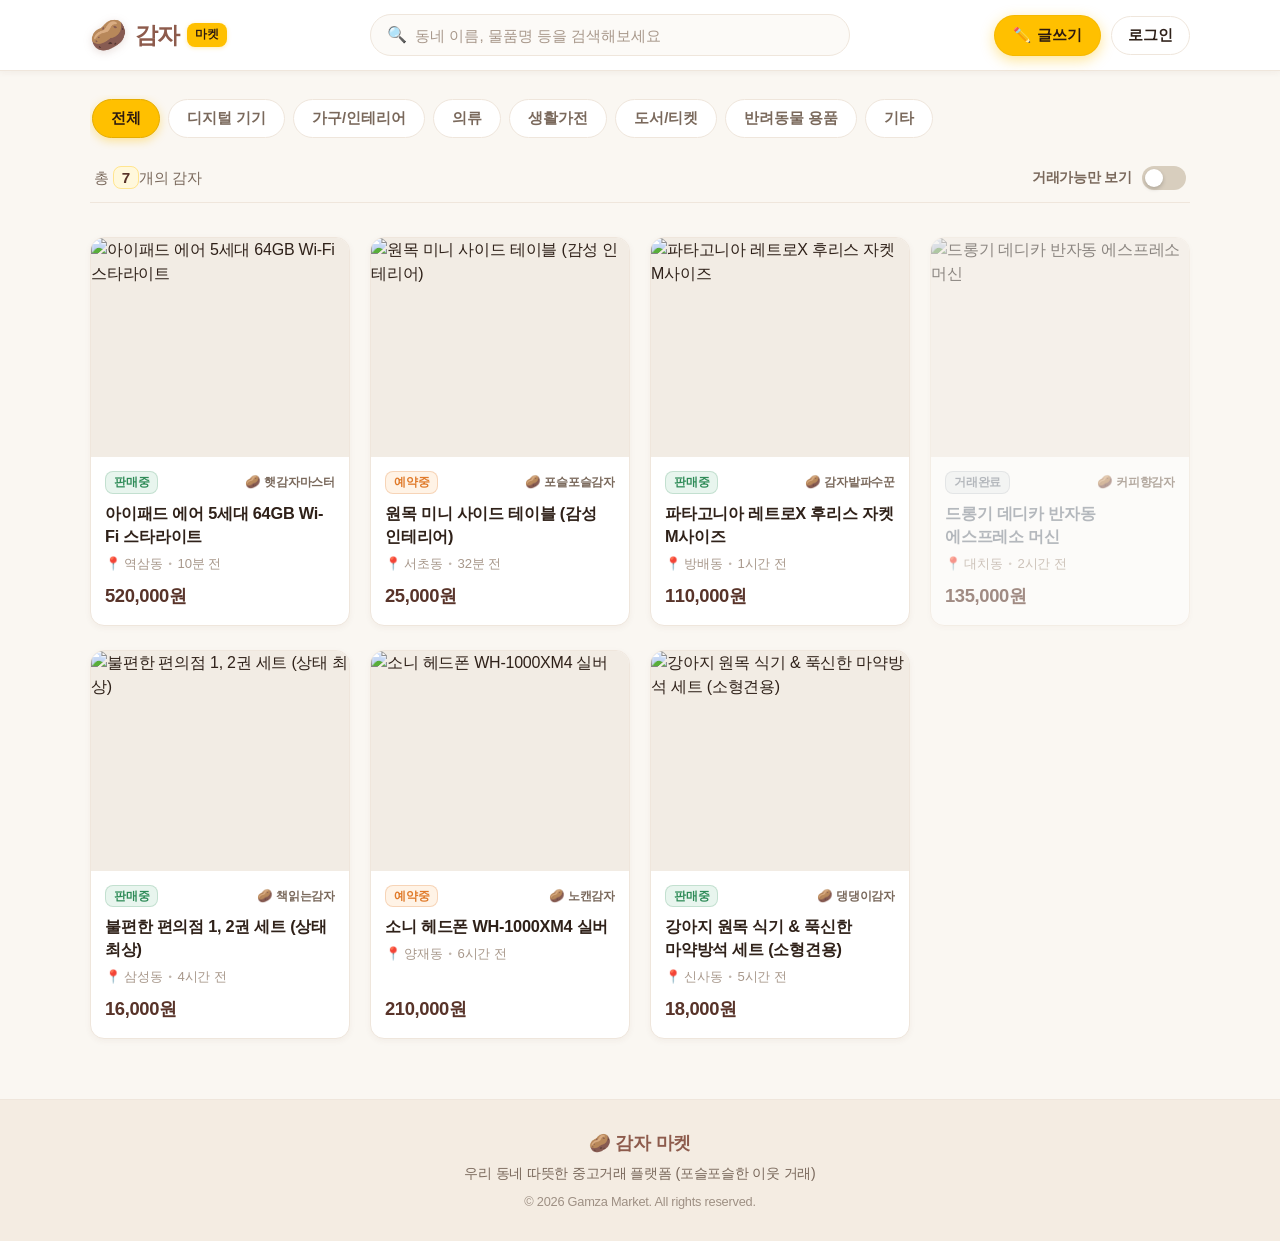
==== commit c86c7ee1: "feat: 반려동물 용품 카테고리 추가" ====
--- a/index.html
+++ b/index.html
@@ -69,7 +69,7 @@
        ======================================================== -->
   <main class="gamza-container">
     <section class="gamza-filter-section" aria-label="상품 카테고리 및 필터">
-      <!-- 카테고리 버튼: 전체, 디지털 기기, 가구/인테리어, 의류, 생활가전, 도서/티켓, 기타 -->
+      <!-- 카테고리 버튼: 전체, 디지털 기기, 가구/인테리어, 의류, 생활가전, 도서/티켓, 반려동물 용품, 기타 -->
       <div class="gamza-category-scroll" role="tablist">
         <button type="button" class="gamza-cat-chip is-active" data-category="전체" role="tab">전체</button>
         <button type="button" class="gamza-cat-chip" data-category="디지털 기기" role="tab">디지털 기기</button>
@@ -77,6 +77,7 @@
         <button type="button" class="gamza-cat-chip" data-category="의류" role="tab">의류</button>
         <button type="button" class="gamza-cat-chip" data-category="생활가전" role="tab">생활가전</button>
         <button type="button" class="gamza-cat-chip" data-category="도서/티켓" role="tab">도서/티켓</button>
+        <button type="button" class="gamza-cat-chip" data-category="반려동물 용품" role="tab">반려동물 용품</button>
         <button type="button" class="gamza-cat-chip" data-category="기타" role="tab">기타</button>
       </div>
 
@@ -249,6 +250,7 @@
                 <button type="button" class="gamza-quick-img-btn" data-url="https://images.unsplash.com/photo-1532372320572-cda25653a26d?w=800&auto=format&fit=crop&q=80">🪑 가구 예시</button>
                 <button type="button" class="gamza-quick-img-btn" data-url="https://images.unsplash.com/photo-1578587018452-892bacefd3f2?w=800&auto=format&fit=crop&q=80">🧥 의류 예시</button>
                 <button type="button" class="gamza-quick-img-btn" data-url="https://images.unsplash.com/photo-1517668808822-9ebb02ae2a0e?w=800&auto=format&fit=crop&q=80">☕ 가전 예시</button>
+                <button type="button" class="gamza-quick-img-btn" data-url="https://images.unsplash.com/photo-1541599540903-216a46ca1dc0?w=800&auto=format&fit=crop&q=80">🐶 반려동물 예시</button>
               </div>
             </div>
           </div>
@@ -269,6 +271,7 @@
               <option value="의류">의류</option>
               <option value="생활가전">생활가전</option>
               <option value="도서/티켓">도서/티켓</option>
+              <option value="반려동물 용품">반려동물 용품</option>
               <option value="기타">기타</option>
             </select>
           </div>
